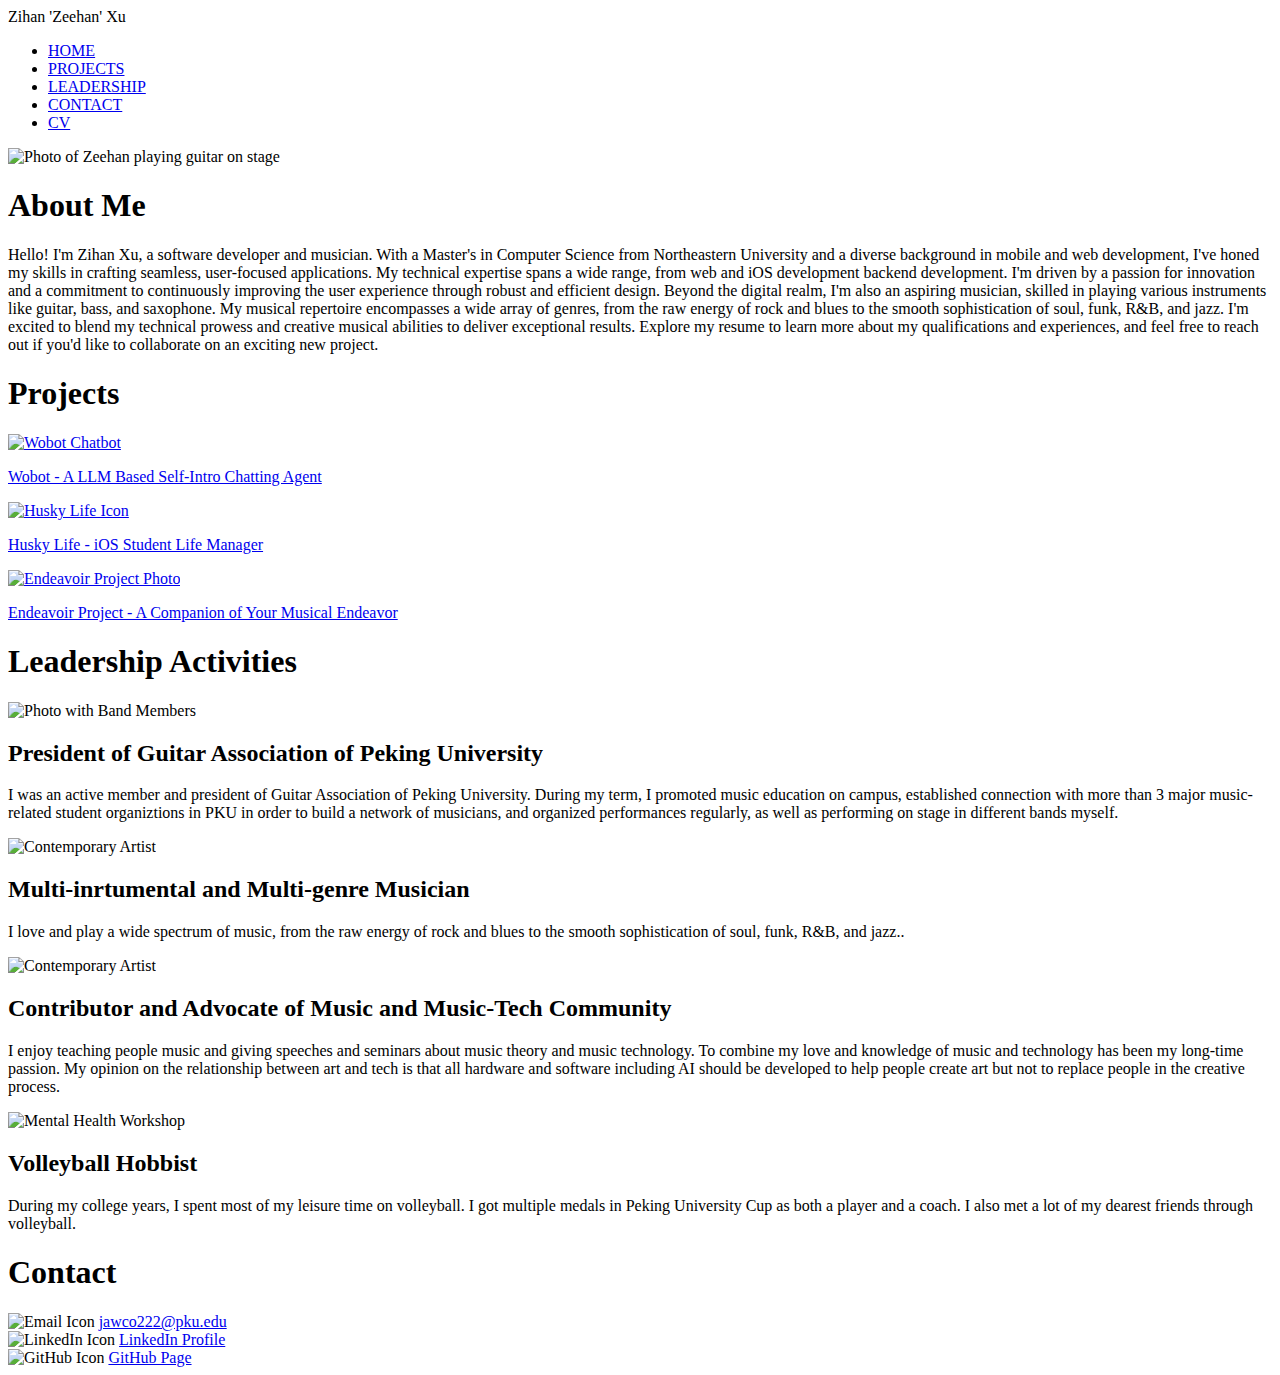
==== index.html @ 3a6b3024 "fixed logos on project pages" ====
<!DOCTYPE html>
<html lang="en">
  <head>
    <meta charset="UTF-8" />
    <meta name="viewport" content="width=device-width, initial-scale=1.0" />
    <title>Zeehan Xu | Portfolio</title>
    <!-- Google Font -->
    <link
      href="https://fonts.googleapis.com/css2?family=Raleway:wght@400;600&display=swap"
      rel="stylesheet"
    />
    <link rel="stylesheet" href="styles.css" />
    <script src="script.js" defer></script>
  </head>
  <body>
    <header>
      <div class="logo">Zihan 'Zeehan' Xu</div>
      <nav>
        <ul>
          <li><a href="#home">HOME</a></li>
          <li><a href="#projects">PROJECTS</a></li>
          <li><a href="#leadership">LEADERSHIP</a></li>
          <li><a href="#contact">CONTACT</a></li>
          <li><a href="files/resume.pdf" target="_blank">CV</a></li>
          <!-- Opens resume.pdf in a new tab -->
        </ul>
      </nav>
    </header>
    <section id="home" class="hero">
      <div class="content-wrapper">
        <!-- <div class="left-section">
          
          <img src="assets/bot.jpg" alt="Wangobot" class="wangobot-image" />
          <p class="wangobot-subtitle">WOBOT</p>


          <a href="http://18.224.65.94:8501" class="btn">......Click Here</a>
          <p class="wangobot-description">
            I've uploaded a part of myself to the cloud
          </p>
        </div> -->
        <div class="main-photo">
          <img
            src="assets/main_portrait.JPG"
            alt="Photo of Zeehan playing guitar on stage"
          />
        </div>
        <div class="right-section">
          <h1>About Me</h1>
          <p>
            Hello! I'm Zihan Xu, a software developer and musician. With a
            Master's in Computer Science from Northeastern University and a
            diverse background in mobile and web development, I've honed my
            skills in crafting seamless, user-focused applications. My technical
            expertise spans a wide range, from web and iOS development backend
            development. I'm driven by a passion for innovation and a commitment
            to continuously improving the user experience through robust and
            efficient design. Beyond the digital realm, I'm also an aspiring
            musician, skilled in playing various instruments like guitar, bass,
            and saxophone. My musical repertoire encompasses a wide array of
            genres, from the raw energy of rock and blues to the smooth
            sophistication of soul, funk, R&B, and jazz. I'm excited to blend my
            technical prowess and creative musical abilities to deliver
            exceptional results. Explore my resume to learn more about my
            qualifications and experiences, and feel free to reach out if you'd
            like to collaborate on an exciting new project.
          </p>
        </div>
      </div>
    </section>
    <!-- Projects Section -->
    <section id="projects" class="projects-section">
      <h1>Projects</h1>
      <div class="projects-container">
        <!-- Project Cards -->

        <div class="project-card">
          <a href="/projects/wobot.html">
            <img
              src="assets/project_pics/Wobot/wobot_main.png"
              alt="Wobot Chatbot"
            />
            <p>Wobot - A LLM Based Self-Intro Chatting Agent</p>
          </a>
        </div>

        <div class="project-card">
          <a href="files/huskylife_slides.pdf">
            <img
              src="assets/project_pics/huskylife/huskylife_main.jpg"
              alt="Husky Life Icon"
            />
            <p>Husky Life - iOS Student Life Manager</p>
          </a>
        </div>

        <div class="project-card">
          <a href="projects/endeavoir.html">
            <img
              src="assets/project_pics/endeavoir/endeavoir_cover.jpg"
              alt="Endeavoir Project Photo"
            />
            <p>Endeavoir Project - A Companion of Your Musical Endeavor</p>
          </a>
        </div>
      </div>
    </section>
    <section id="leadership" class="activities-section">
      <h1>Leadership Activities</h1>
      <div class="activities-container">
        <!-- Activity 1 -->
        <div class="activity-card">
          <div class="activity-image">
            <img
              src="assets/leadership/music/asobi_group.jpg"
              alt="Photo with Band Members"
            />
          </div>
          <div class="activity-text">
            <h2>President of Guitar Association of Peking University</h2>
            <p>
              I was an active member and president of Guitar Association of
              Peking University. During my term, I promoted music education on
              campus, established connection with more than 3 major
              music-related student organiztions in PKU in order to build a
              network of musicians, and organized performances regularly, as
              well as performing on stage in different bands myself.
            </p>
          </div>
        </div>
        <!-- Activity 2 -->
        <div class="activity-card">
          <div class="activity-image">
            <img
              src="assets/leadership/music/performing.jpg"
              alt="Contemporary Artist"
            />
          </div>

          <div class="activity-text">
            <h2>Multi-inrtumental and Multi-genre Musician</h2>
            <p>
              I love and play a wide spectrum of music, from the raw energy of
              rock and blues to the smooth sophistication of soul, funk, R&B,
              and jazz..
            </p>
          </div>
        </div>
        <!-- Activity 3 -->
        <div class="activity-card">
          <div class="activity-image">
            <img
              src="assets/leadership/music/seminar.JPG"
              alt="Contemporary Artist"
            />
          </div>

          <div class="activity-text">
            <h2>Contributor and Advocate of Music and Music-Tech Community</h2>
            <p>
              I enjoy teaching people music and giving speeches and seminars
              about music theory and music technology. To combine my love and
              knowledge of music and technology has been my long-time passion.
              My opinion on the relationship between art and tech is that all
              hardware and software including AI should be developed to help
              people create art but not to replace people in the creative
              process.
            </p>
          </div>
        </div>
        <!-- Activity 4 -->
        <div class="activity-card">
          <div class="activity-image">
            <img
              src="assets/leadership/volleyball.jpg"
              alt="Mental Health Workshop"
            />
          </div>
          <div class="activity-text">
            <h2>Volleyball Hobbist</h2>
            <p>
              During my college years, I spent most of my leisure time on
              volleyball. I got multiple medals in Peking University Cup as both
              a player and a coach. I also met a lot of my dearest friends
              through volleyball.
            </p>
          </div>
        </div>
      </div>
    </section>
    <section id="contact" class="contact-section">
      <h1>Contact</h1>
      <div class="contact-container">
        <div class="contact-item">
          <img src="assets/icons/email.png" alt="Email Icon" />
          <a href="mailto:jawco222@pku.edu">jawco222@pku.edu</a>
        </div>
        <div class="contact-item">
          <img src="assets/icons/linkedin.png" alt="LinkedIn Icon" />
          <a href="https://www.linkedin.com/in/zihan-xu-pku/" target="_blank"
            >LinkedIn Profile</a
          >
        </div>
        <div class="contact-item">
          <img src="assets/icons/github.png" alt="GitHub Icon" />
          <a href="https://github.com/ZeehanXu" target="_blank">GitHub Page</a>
        </div>
      </div>
    </section>
  </body>
</html>
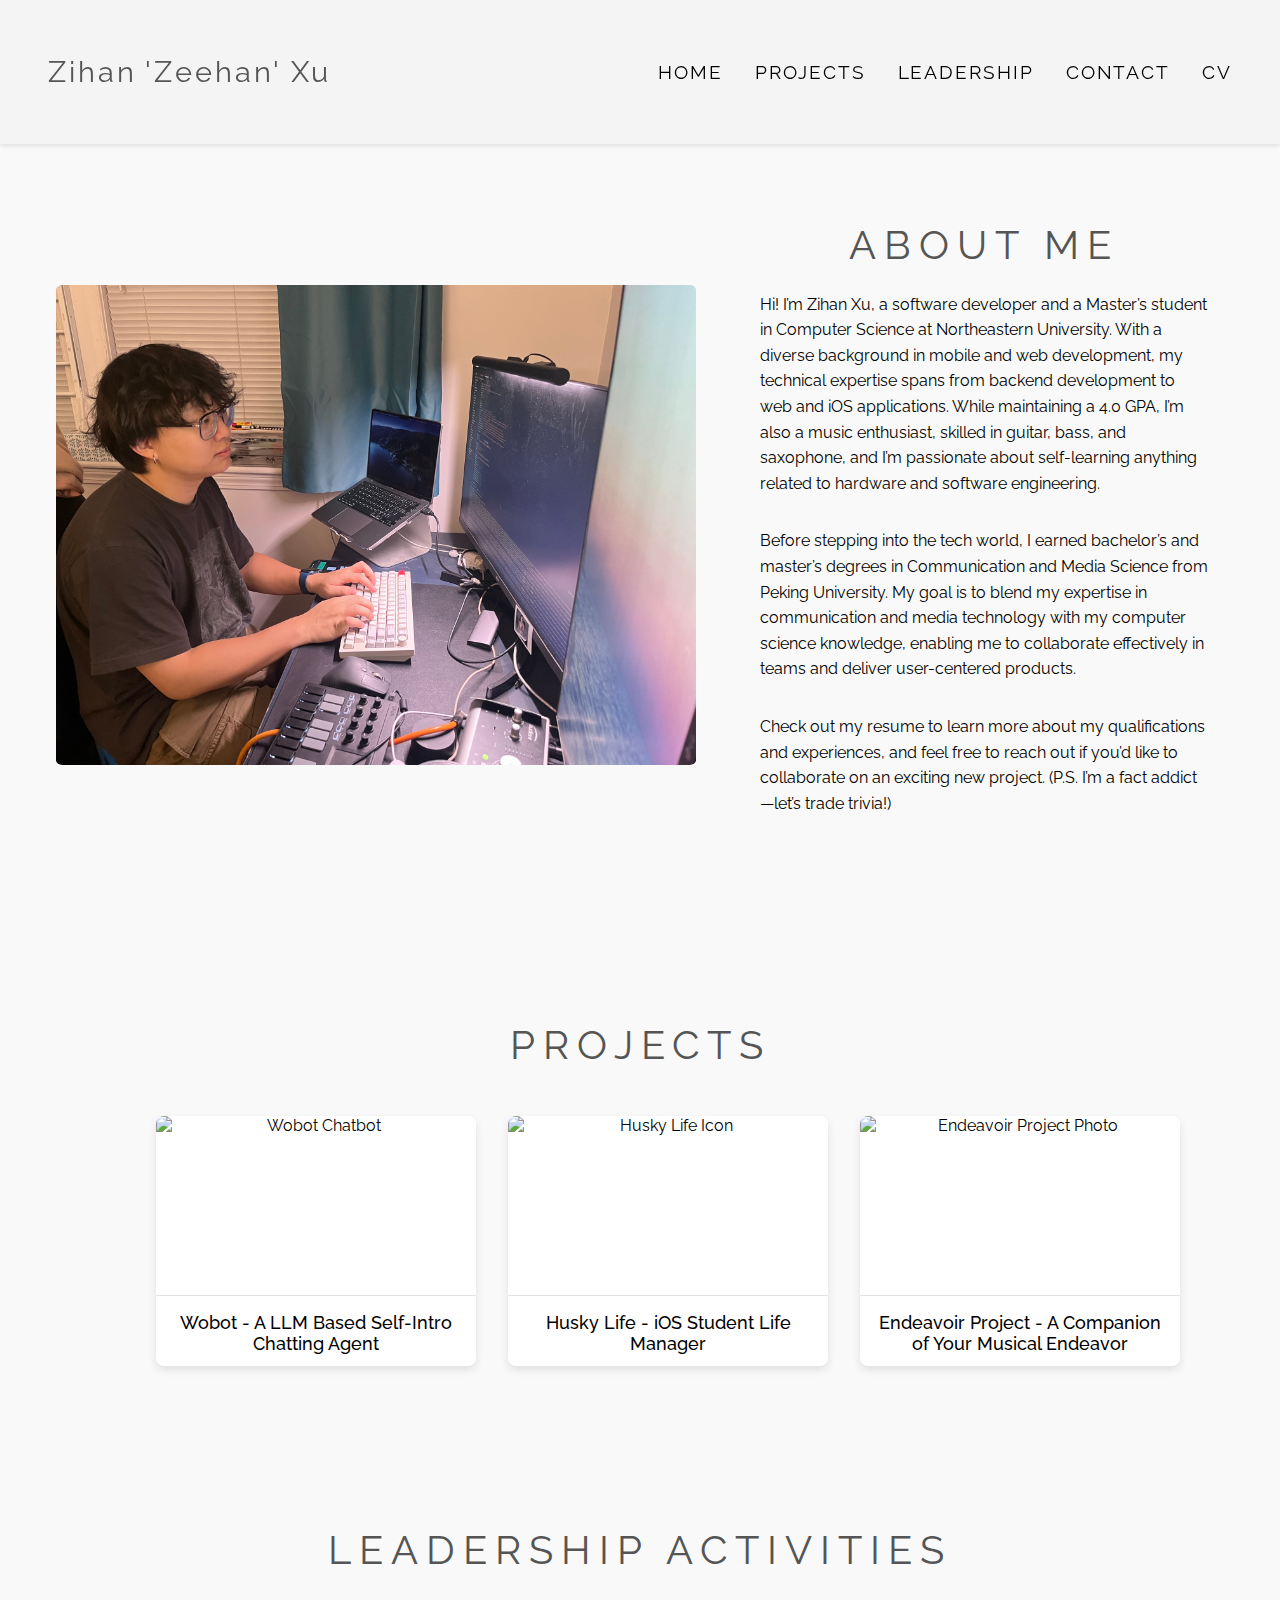
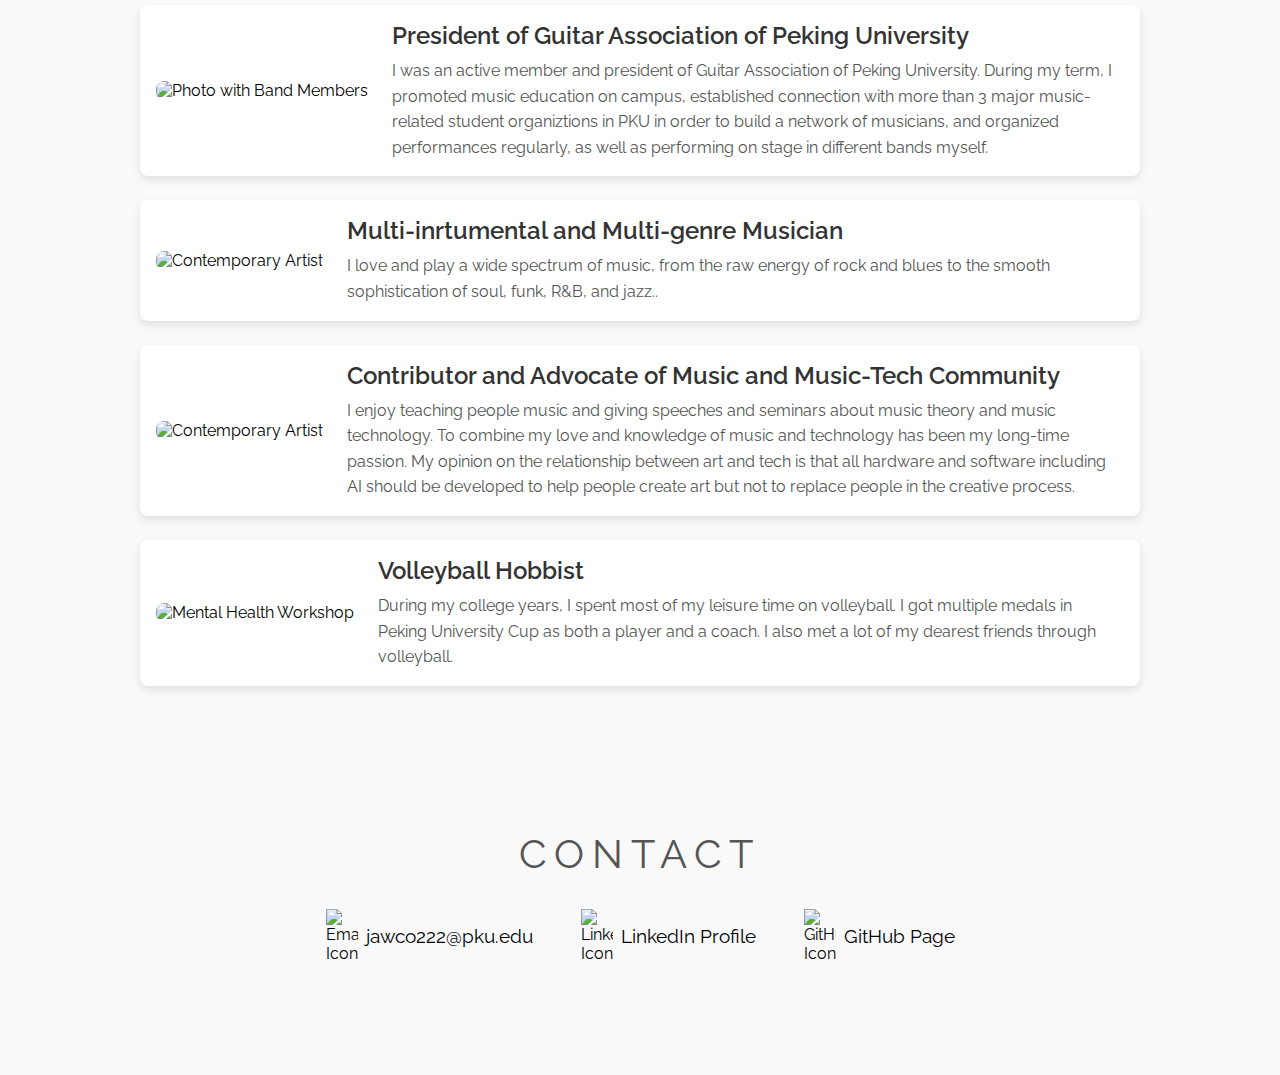
==== commit 57a4a53b: "updated home with new photo and intro" ====
--- a/index.html
+++ b/index.html
@@ -40,30 +40,31 @@
           </p>
         </div> -->
         <div class="main-photo">
-          <img
-            src="assets/main_portrait.JPG"
-            alt="Photo of Zeehan playing guitar on stage"
-          />
+          <img src="assets/photo.jpg" alt="Photo of Zeehan working" />
         </div>
         <div class="right-section">
           <h1>About Me</h1>
           <p>
-            Hello! I'm Zihan Xu, a software developer and musician. With a
-            Master's in Computer Science from Northeastern University and a
-            diverse background in mobile and web development, I've honed my
-            skills in crafting seamless, user-focused applications. My technical
-            expertise spans a wide range, from web and iOS development backend
-            development. I'm driven by a passion for innovation and a commitment
-            to continuously improving the user experience through robust and
-            efficient design. Beyond the digital realm, I'm also an aspiring
-            musician, skilled in playing various instruments like guitar, bass,
-            and saxophone. My musical repertoire encompasses a wide array of
-            genres, from the raw energy of rock and blues to the smooth
-            sophistication of soul, funk, R&B, and jazz. I'm excited to blend my
-            technical prowess and creative musical abilities to deliver
-            exceptional results. Explore my resume to learn more about my
-            qualifications and experiences, and feel free to reach out if you'd
-            like to collaborate on an exciting new project.
+            Hi! I’m Zihan Xu, a software developer and a Master’s student in
+            Computer Science at Northeastern University. With a diverse
+            background in mobile and web development, my technical expertise
+            spans from backend development to web and iOS applications. While
+            maintaining a 4.0 GPA, I’m also a music enthusiast, skilled in
+            guitar, bass, and saxophone, and I’m passionate about self-learning
+            anything related to hardware and software engineering.
+          </p>
+          <p>
+            Before stepping into the tech world, I earned bachelor’s and
+            master’s degrees in Communication and Media Science from Peking
+            University. My goal is to blend my expertise in communication and
+            media technology with my computer science knowledge, enabling me to
+            collaborate effectively in teams and deliver user-centered products.
+          </p>
+          <p>
+            Check out my resume to learn more about my qualifications and
+            experiences, and feel free to reach out if you’d like to collaborate
+            on an exciting new project. (P.S. I’m a fact addict—let’s trade
+            trivia!)
           </p>
         </div>
       </div>
@@ -112,7 +113,7 @@
         <div class="activity-card">
           <div class="activity-image">
             <img
-              src="assets/leadership/music/asobi_group.jpg"
+              src="assets/leadership/music/asobi_group.JPG"
               alt="Photo with Band Members"
             />
           </div>
--- a/styles.css
+++ b/styles.css
@@ -0,0 +1,476 @@
+/* General Reset */
+* {
+    margin: 0;
+    padding: 0;
+    box-sizing: border-box;
+}
+
+/* Body Styling */
+body {
+    font-family: 'Raleway', sans-serif;
+    background-color: #f9f9f9; /* Very light gray background */
+    color: #000; /* Black text */
+}
+
+/* Header Styling */
+header {
+    position: sticky; /* Makes the header stick to the top */
+    top: 0; /* Sticks the header to the top of the viewport */
+    z-index: 1000; /* Ensures the header stays above other content */
+    display: flex;
+    justify-content: space-between;
+    align-items: center;
+    padding: 1.5rem 3rem;
+    background-color: #f4f4f4; /* Slightly darker gray for contrast */
+    box-shadow: 0 2px 5px rgba(0, 0, 0, 0.1);
+    height: 9rem;
+}
+
+section {
+    scroll-margin-top: 9rem;
+    /* padding-top: 10rem; /* Adds space at the top of each section */
+    /* margin-top: 10rem; /* Corrects visual spacing for anchor navigation */
+}
+
+.logo {
+    font-family: 'Raleway', sans-serif; /* Clean, modern font */
+    font-size: 1.8rem; /* Adjust size for logo */
+    font-weight: 400; /* Regular weight for an elegant look */
+    color: #555; /* Light gray color */
+    letter-spacing: 0.1em; /* Adds slight spacing between letters */
+    text-transform: capitalize; /* Ensures proper capitalization of the name */
+    text-align: center; /* Centers the text */
+    margin: 0; /* Removes any default margin */
+}
+
+nav ul {
+    list-style: none;
+    display: flex;
+    gap: 2rem;
+    font-weight: 400; /* Regular weight for navigation */
+}
+
+nav ul li a {
+    text-decoration: none;
+    color: #000; /* Black text */
+    font-size: 1.2rem;
+    letter-spacing: 0.1em;
+    transition: color 0.3s;
+    text-transform: uppercase;
+}
+
+nav ul li a:hover {
+    color: #555; /* Darker gray on hover */
+}
+
+h1 {
+    font-family: 'Raleway', sans-serif; /* Clean and modern font */
+    font-size: 2.5rem; /* Adjust font size to match the appearance */
+    font-weight: 400; /* Regular weight for a subtle look */
+    text-transform: uppercase; /* Capitalizes the text */
+    letter-spacing: 0.2em; /* Increases spacing between characters */
+    color: #555; /* Light gray text color */
+    text-align: center; /* Centers the text */
+    margin-bottom: 2rem; /* Adds spacing below */
+}
+
+/* Hero Section */
+.hero {
+    height: 85vh;
+    display: flex;
+    align-items: center;
+    justify-content: center;
+    background-color: #f9f9f9; /* Light gray */
+    padding: 2rem;
+    color: #000;
+    margin-bottom: 5rem;
+}
+
+/* Content Wrapper for Layout */
+.content-wrapper {
+    display: flex;
+    align-items: center;
+    justify-content: space-between;
+    width: 100%;
+    max-width: 1200px;
+    margin: auto;
+    text-align: center;
+    gap: 1rem;
+}
+
+/* Equal Width Sections */
+.left-section,
+.main-photo,
+.right-section {
+    flex: 1; /* Each section takes 1/3 of the width */
+    padding: 1rem;
+}
+
+/* Wangobot Image, Subtitle, and Description */
+.wangobot-image {
+    width: 250px;
+    height: auto;
+    display: block;
+    margin: 0 auto 0.5rem auto; /* Centered with a margin below */
+}
+
+.wangobot-subtitle {
+    text-align: center;
+    font-size: 1.2rem;
+    color: #000; /* Black text */
+    margin-bottom: 3rem;
+    font-weight: 350;
+}
+
+.wangobot-description {
+    text-align: center;
+    font-size: 1rem;
+    color: #555; /* Darker gray for the description */
+    margin-bottom: 1rem;
+}
+
+/* Start Chatting Button */
+.left-section {
+    margin-top: 10rem;
+    text-align: center;
+}
+
+.left-section .btn {
+    display: inline-block;
+    padding: 0.75rem 1.5rem;
+    width: 15rem;
+    background-color: #fff; /* White background */
+    color: #000; /* Black text */
+    font-size: 1rem;
+    font-weight: bold;
+    border: 2px solid #000; /* Black border */
+    border-radius: 25px;
+    text-decoration: none;
+    transition: background-color 0.3s, color 0.3s;
+    margin-bottom: 1rem;
+}
+
+.left-section .btn:hover {
+    background-color: #f4f4f4; /* Light gray on hover */
+    color: #000;
+}
+
+/* Center Photo */
+.main-photo img {
+    width: 40em; 
+    height: auto;
+    border-radius: 1%; /* Circular photo */
+}
+
+/* Center Photo */
+.center-photo img {
+    width: 225px; /* 50% larger */
+    height: 225px;
+    border-radius: 50%; /* Circular photo */
+}
+
+/* Right Section */
+.right-section {
+    text-align: left;
+}
+
+.right-section h1 {
+    font-size: 2.5rem; /* Larger font size for the name */
+    margin-bottom: 0.5rem;
+}
+
+.right-section p {
+    line-height: 1.6;
+    padding: 1rem;
+    font-size: 16px;
+}
+
+/* Projects Section */
+.projects-section {
+    text-align: center;
+    padding: 2rem 1rem;
+    margin-bottom: 5rem;
+}
+
+.projects-section h1 {
+    font-size: 2.5rem;
+    margin-bottom: 2rem;
+}
+
+/* Projects Container */
+.projects-container {
+    display: grid;
+    grid-template-columns: repeat(3, 1fr); /* Keep exactly 3 columns */
+    gap: 2rem; /* Space between cards */
+    padding: 1rem;
+    max-width: 1000px; /* Limit container width */
+    margin: 0 auto; /* Center the container */
+}
+
+/* Project Cards */
+.project-card {
+    background-color: #fff;
+    border-radius: 8px;
+    box-shadow: 0 4px 8px rgba(0, 0, 0, 0.1);
+    text-align: center;
+    overflow: hidden;
+    width: 320px; /* Adjusted width */
+    height: 250px; /* 16:9 aspect ratio */
+    margin: 0 auto; /* Center each card within its grid cell */
+    display: flex;
+    flex-direction: column;
+    justify-content: space-between;
+}
+
+.project-card a {
+    text-decoration: none;
+    color: #000; /* Ensure project links have black text */
+    display: flex;
+    flex-direction: column;
+    height: 100%;
+}
+
+.project-card img {
+    width: 100%;
+    height: auto;
+    aspect-ratio: 16 / 9;
+    display: block;
+    object-fit: cover; 
+    border-bottom: 1px solid #e0e0e0;
+}
+
+/* Centered Title Below Image */
+.project-card p {
+    display: flex;
+    align-items: center;
+    justify-content: center;
+    height: 100%; /* Ensures centered positioning within the card */
+    padding: 1rem;
+    font-size: 1.1rem;
+    font-weight: 500;
+    color: #000;
+    margin: 0;
+    text-align: center;
+}
+
+
+/* Publications Section */
+.publications-section {
+    padding: 2rem 1rem;
+    font-family: 'Raleway', sans-serif;
+    color: #333;
+}
+
+.publications-section h1 {
+    font-size: 2.5rem;
+    font-weight: 400;
+    letter-spacing: 0.1em;
+    text-align: center;
+    margin-bottom: 2rem;
+}
+
+.publication-category {
+    margin-bottom: 3rem;
+    text-align: left;
+}
+
+.publication-category h2 {
+    font-size: 1.5rem;
+    font-weight: 300;
+    letter-spacing: 0.1em;
+    color: #555;
+    margin-bottom: 1rem;
+    text-transform: uppercase;
+    margin-left: 10% ;
+}
+
+.publication-item {
+    background-color: #f9f9f9;
+    padding: 1rem;
+    border-radius: 8px;
+    display: flex;
+    justify-content: space-between;
+    align-items: flex-start;
+    box-shadow: 0 2px 5px rgba(0, 0, 0, 0.1);
+    margin: 1rem auto; /* Center-aligns the entire publication item */
+    max-width: 80%; /* Restricts the width of the publication item */
+}
+
+.publication-details {
+    max-width: 80%; /* Leaves space on the left */
+}
+
+.publication-title a {
+    color: #1a547a; /* Green color for the title links */
+    text-decoration: none;
+    font-size: 1rem;
+    font-weight: 600;
+}
+
+.publication-title {
+    margin-bottom: 0.5rem;
+}
+
+.publication-authors {
+    font-size: 0.9rem;
+    color: #555;
+    margin-bottom: 0.5rem;
+}
+
+.publication-details-text {
+    font-size: 0.9rem;
+    color: #777;
+    margin-bottom: 0.5rem;
+}
+
+.publication-keywords {
+    font-size: 0.9rem;
+    color: #1a547a;
+    margin-bottom: 0;
+}
+
+
+.publication-item {
+  display: flex;
+  justify-content: space-between;
+  align-items: flex-start; /* Align button with the top of details */
+}
+
+.abstract-btn {
+  padding: 0.5rem 1rem;
+  font-size: 0.9rem;
+  font-weight: light;
+  background-color: #f4f4f4;
+  color: #333;
+  border: 1px solid #ccc;
+  border-radius: 4px;
+  cursor: pointer;
+  transition: background-color 0.3s;
+}
+
+.abstract-btn:hover {
+  background-color: #e0e0e0;
+}
+
+.abstract-content {
+  display: none; /* Initially hidden */
+  margin-top: 0.5rem;
+  padding: 0.5rem;
+  background-color: #f9f9f9;
+  border-left: 3px solid #1a7a50; /* Green border for emphasis */
+  font-size: 0.9rem;
+  color: #555;
+  border-radius: 4px;
+}
+
+.std-btn {
+    padding: 0.5rem 1rem;
+  font-size: 0.9rem;
+  font-weight: light;
+  background-color: #f4f4f4;
+  color: #333;
+  border: 1px solid #ccc;
+  border-radius: 4px;
+  cursor: pointer;
+  transition: background-color 0.3s;
+}
+
+.std-btn:hover {
+    background-color: #e0e0e0;
+}
+
+
+/* Activities Section */
+.activities-section {
+    text-align: center;
+    padding: 2rem 1rem;
+  }
+  
+  .activities-section h1 {
+    font-size: 2.5rem;
+    margin-bottom: 2rem;
+  }
+  
+  .activities-container {
+    display: flex;
+    flex-direction: column;
+    gap: 1.5rem; /* Space between cards */
+    max-width: 1000px;
+    margin: 0 auto; /* Center the container */
+  }
+  
+  .activity-card {
+    display: flex; /* Horizontal layout */
+    align-items: center; /* Align image and text vertically */
+    background-color: #fff;
+    border-radius: 8px;
+    box-shadow: 0 4px 8px rgba(0, 0, 0, 0.1);
+    overflow: hidden;
+    padding: 1rem;
+    gap: 1.5rem; /* Space between image and text */
+  }
+  
+  .activity-card img {
+    width: 150px; /* Fixed width for the image */
+    height: auto; /* Maintain aspect ratio */
+    border-radius: 8px; /* Slight rounding for aesthetic */
+  }
+  
+  .activity-text {
+    text-align: left;
+    flex: 1; /* Ensure text takes remaining space */
+  }
+  
+  .activity-text h2 {
+    font-size: 1.5rem;
+    font-weight: 600;
+    margin-bottom: 0.5rem;
+    color: #333;
+  }
+  
+  .activity-text p {
+    font-size: 1rem;
+    line-height: 1.6;
+    color: #555;
+  }
+
+/* Contact Section */
+.contact-section {
+    text-align: center;
+    padding: 2rem 1rem;
+    margin: 5rem 10rem;
+  }
+  
+  .contact-section h1 {
+    font-size: 2.5rem;
+    margin-bottom: 2rem;
+  }
+  
+  .contact-container {
+    display: flex; /* Enables flexbox for horizontal alignment */
+    justify-content: center; /* Centers the items horizontally */
+    align-items: center; /* Vertically aligns the items */
+    gap: 3rem; /* Space between contact items */
+  }
+  
+  .contact-item {
+    display: flex;
+    align-items: center;
+    gap: 0.5rem; /* Space between icon and text */
+  }
+  
+  .contact-item img {
+    width: 32px;
+
+  }
+  
+  .contact-item a {
+    font-size: 1.2rem;
+    color: #000;
+    text-decoration: none;
+    transition: color 0.3s;
+  }
+  
+  .contact-item a:hover {
+    color: #555;
+  }